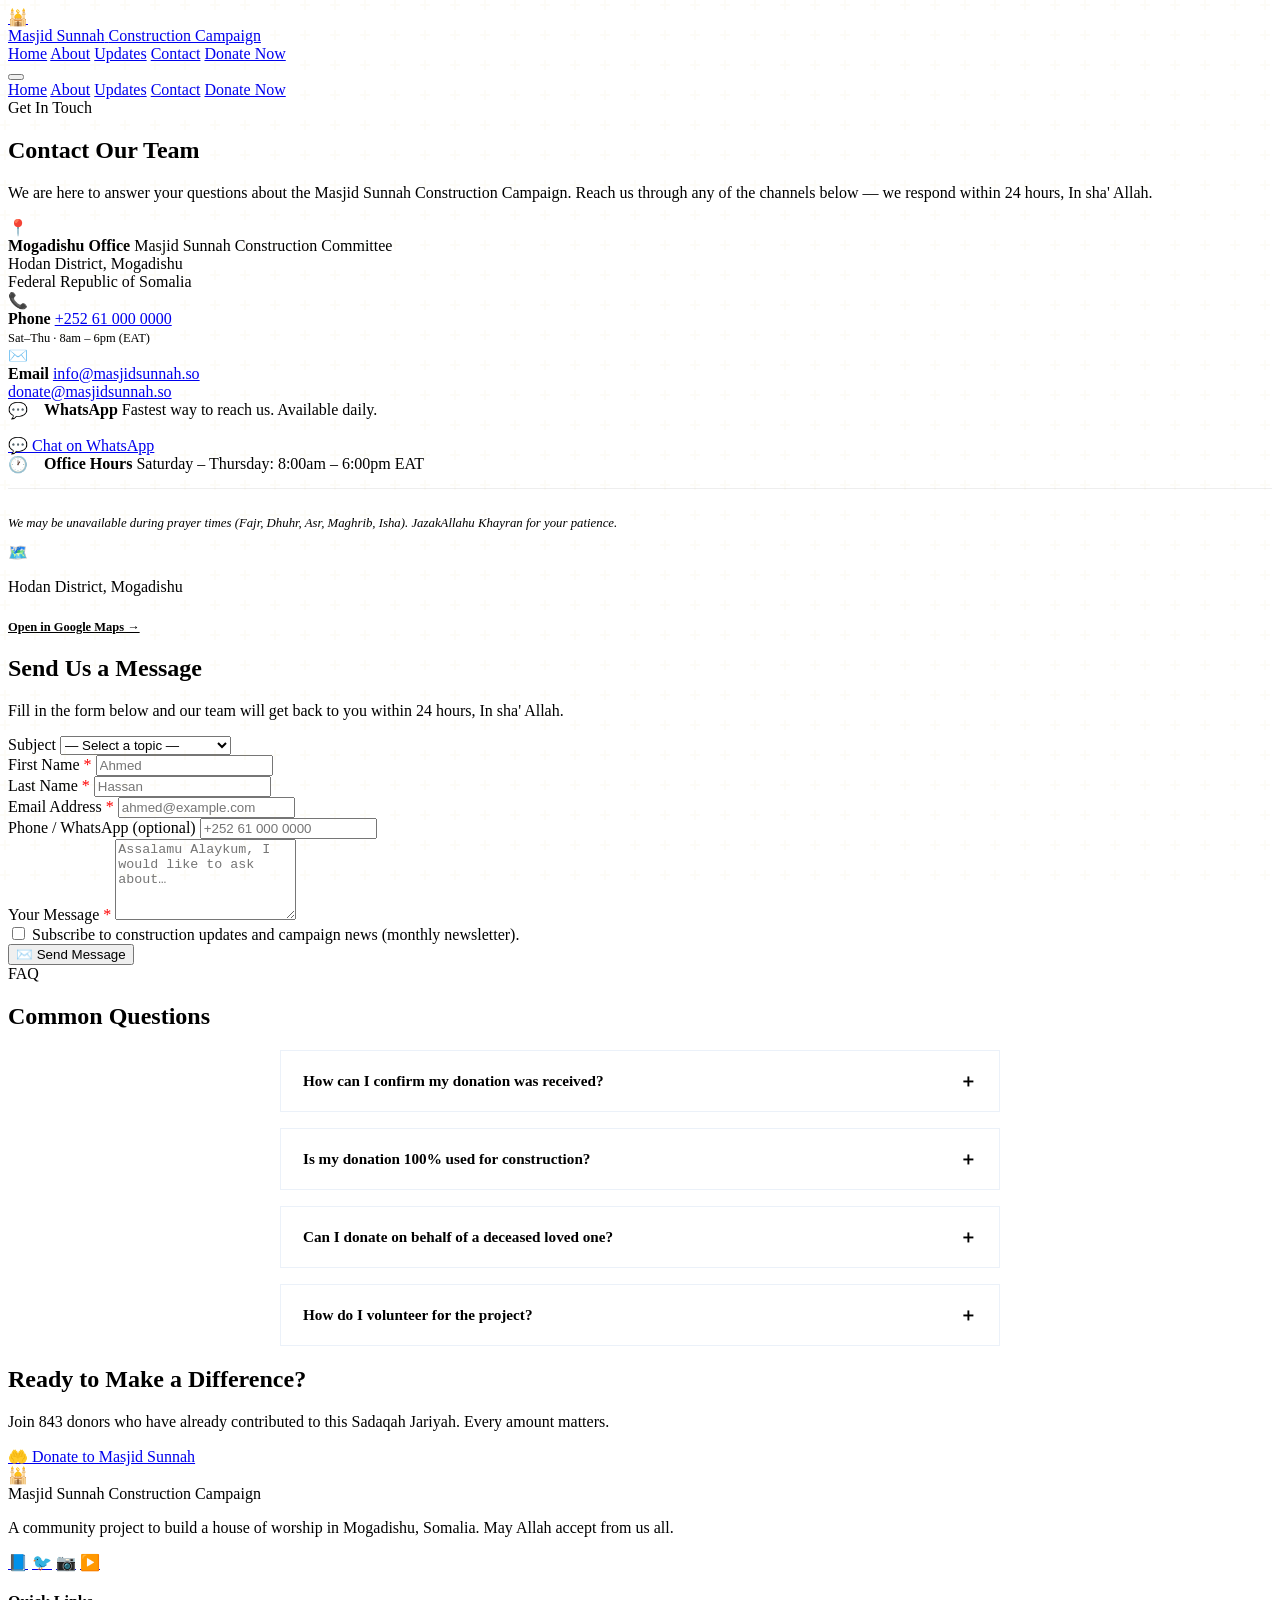
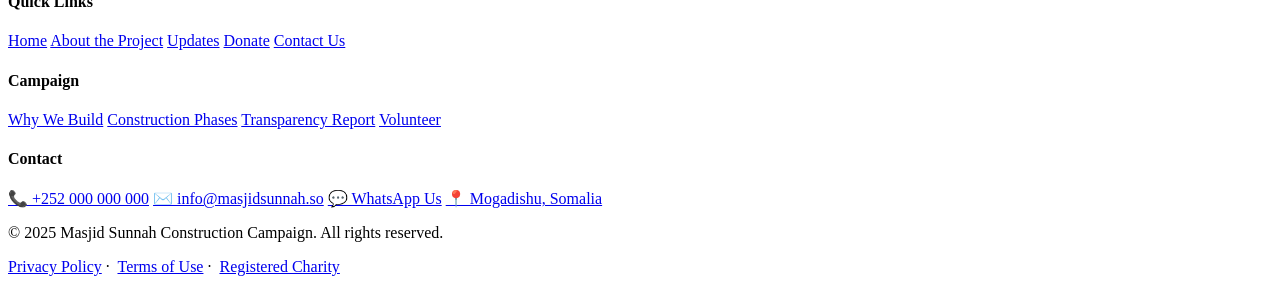
==== contact.html @ 6829d504 "Add files via upload" ====
<!DOCTYPE html>
<html lang="en" dir="ltr">
<head>
  <meta charset="UTF-8" />
  <meta name="viewport" content="width=device-width, initial-scale=1.0" />
  <meta name="description" content="Contact Masjid Sunnah – Reach out to our Mogadishu office via phone, email, or WhatsApp." />
  <title>Contact – Masjid Sunnah Construction Campaign</title>

  <link rel="preconnect" href="https://fonts.googleapis.com" />
  <link rel="preconnect" href="https://fonts.gstatic.com" crossorigin />
  <link href="https://fonts.googleapis.com/css2?family=Cinzel:wght@400;600;700&family=Amiri:ital,wght@0,400;0,700;1,400&family=Nunito+Sans:wght@300;400;600;700&display=swap" rel="stylesheet" />
  <link rel="stylesheet" href="css/style.css" />
</head>
<body>

  <!-- ═══════════════════════════════════════════════════════
       NAVIGATION
  ═══════════════════════════════════════════════════════ -->
  <nav class="navbar scrolled" id="navbar" role="navigation" aria-label="Main navigation">
    <div class="nav-inner">
      <a href="index.html" class="nav-logo" aria-label="Masjid Sunnah Home">
        <div class="logo-icon" aria-hidden="true">🕌</div>
        <div class="logo-text">
          <span class="logo-name">Masjid Sunnah</span>
          <span class="logo-tagline">Construction Campaign</span>
        </div>
      </a>
      <div class="nav-links" role="menubar">
        <a href="index.html"         role="menuitem">Home</a>
        <a href="index.html#about"   role="menuitem">About</a>
        <a href="index.html#updates" role="menuitem">Updates</a>
        <a href="contact.html" class="active" role="menuitem">Contact</a>
        <a href="donate.html" class="btn-donate-nav" role="menuitem">Donate Now</a>
      </div>
      <button class="hamburger" id="hamburger" aria-label="Toggle mobile menu" aria-expanded="false">
        <span></span><span></span><span></span>
      </button>
    </div>
    <div class="mobile-menu" id="mobileMenu" role="menu">
      <a href="index.html"         role="menuitem">Home</a>
      <a href="index.html#about"   role="menuitem">About</a>
      <a href="index.html#updates" role="menuitem">Updates</a>
      <a href="contact.html"       role="menuitem">Contact</a>
      <a href="donate.html" class="btn-donate-nav" role="menuitem">Donate Now</a>
    </div>
  </nav>

  <main>

    <!-- ═══════════════════════════════════════════════════════
         CONTACT HERO
    ═══════════════════════════════════════════════════════ -->
    <section class="contact-hero" aria-labelledby="contact-hero-title">
      <div class="container" style="position:relative; z-index:2;">
        <span class="section-label" style="color:var(--gold-light);">Get In Touch</span>
        <h1 id="contact-hero-title">Contact Our Team</h1>
        <p>
          We are here to answer your questions about the Masjid Sunnah Construction Campaign.
          Reach us through any of the channels below — we respond within 24 hours, In sha' Allah.
        </p>
      </div>
      <!-- Decorative geometric overlay -->
      <div style="position:absolute; inset:0; background:url('data:image/svg+xml,%3Csvg width=\'60\' height=\'60\' viewBox=\'0 0 60 60\' xmlns=\'http://www.w3.org/2000/svg\'%3E%3Cg fill=\'none\' fill-rule=\'evenodd\'%3E%3Cg fill=\'%23d4af37\' fill-opacity=\'0.04\'%3E%3Cpath d=\'M36 34v-4h-2v4h-4v2h4v4h2v-4h4v-2h-4zm0-30V0h-2v4h-4v2h4v4h2V6h4V4h-4zM6 34v-4H4v4H0v2h4v4h2v-4h4v-2H6zM6 4V0H4v4H0v2h4v4h2V6h4V4H6z\'/%3E%3C/g%3E%3C/g%3E%3C/svg%3E'); pointer-events:none;"></div>
    </section>

    <!-- ═══════════════════════════════════════════════════════
         CONTACT LAYOUT
    ═══════════════════════════════════════════════════════ -->
    <section class="contact-section section-pad" aria-label="Contact information and form">
      <div class="container">
        <div class="contact-layout">

          <!-- ── LEFT: CONTACT INFO ── -->
          <aside class="contact-info fade-up" aria-label="Contact details">

            <!-- Office Address -->
            <div class="ci-card">
              <div class="ci-icon" aria-hidden="true">📍</div>
              <div class="ci-body">
                <strong>Mogadishu Office</strong>
                <span>
                  Masjid Sunnah Construction Committee<br>
                  Hodan District, Mogadishu<br>
                  Federal Republic of Somalia
                </span>
              </div>
            </div>

            <!-- Phone -->
            <div class="ci-card">
              <div class="ci-icon" aria-hidden="true">📞</div>
              <div class="ci-body">
                <strong>Phone</strong>
                <a href="tel:+252000000000">+252 61 000 0000</a><br>
                <span style="font-size:0.78rem; color:var(--text-muted);">Sat–Thu · 8am – 6pm (EAT)</span>
              </div>
            </div>

            <!-- Email -->
            <div class="ci-card">
              <div class="ci-icon" aria-hidden="true">✉️</div>
              <div class="ci-body">
                <strong>Email</strong>
                <a href="mailto:info@masjidsunnah.so">info@masjidsunnah.so</a><br>
                <a href="mailto:donate@masjidsunnah.so">donate@masjidsunnah.so</a>
              </div>
            </div>

            <!-- WhatsApp -->
            <div class="ci-card" style="flex-direction:column; align-items:stretch;">
              <div style="display:flex; gap:16px; align-items:flex-start; margin-bottom:16px;">
                <div class="ci-icon" aria-hidden="true">💬</div>
                <div class="ci-body">
                  <strong>WhatsApp</strong>
                  <span>Fastest way to reach us. Available daily.</span>
                </div>
              </div>
              <a
                href="https://wa.me/252000000000?text=Assalamu%20Alaykum%2C%20I%20have%20a%20question%20about%20the%20Masjid%20Sunnah%20campaign."
                target="_blank"
                rel="noopener noreferrer"
                class="whatsapp-btn"
                aria-label="Contact us on WhatsApp"
              >
                💬 Chat on WhatsApp
              </a>
            </div>

            <!-- Prayer Times / Office Hours -->
            <div class="ci-card" style="flex-direction:column;">
              <div style="display:flex; gap:16px; align-items:flex-start;">
                <div class="ci-icon" aria-hidden="true">🕐</div>
                <div class="ci-body">
                  <strong>Office Hours</strong>
                  <span>Saturday – Thursday: 8:00am – 6:00pm EAT</span>
                </div>
              </div>
              <div style="margin-top:14px; padding-top:14px; border-top:1px solid #eee;">
                <p style="font-size:0.8rem; color:var(--text-muted); font-style:italic;">
                  We may be unavailable during prayer times (Fajr, Dhuhr, Asr, Maghrib, Isha). JazakAllahu Khayran for your patience.
                </p>
              </div>
            </div>

            <!-- Map Placeholder -->
            <div class="map-wrap" role="img" aria-label="Map placeholder – Mogadishu, Somalia">
              <div class="map-placeholder">
                <span aria-hidden="true">🗺️</span>
                <p>Hodan District, Mogadishu</p>
                <a href="https://maps.google.com/?q=Hodan+District,+Mogadishu,+Somalia" target="_blank" rel="noopener noreferrer"
                   style="font-size:0.78rem; color:var(--blue); font-weight:700; display:inline-block; margin-top:8px;">
                  Open in Google Maps →
                </a>
              </div>
            </div>

          </aside>

          <!-- ── RIGHT: CONTACT FORM ── -->
          <div class="contact-form-card fade-up" role="region" aria-label="Send us a message">
            <h2>Send Us a Message</h2>
            <p>Fill in the form below and our team will get back to you within 24 hours, In sha' Allah.</p>

            <!-- Subject Selector -->
            <div class="form-group">
              <label for="subject">Subject</label>
              <select id="subject" name="subject">
                <option value="">— Select a topic —</option>
                <option value="general">General Inquiry</option>
                <option value="donation">Donation / Payment Help</option>
                <option value="volunteer">Volunteering</option>
                <option value="media">Media &amp; Press</option>
                <option value="construction">Construction Updates</option>
                <option value="other">Other</option>
              </select>
            </div>

            <!-- Name Row -->
            <div class="form-row">
              <div class="form-group">
                <label for="cfFirstName">First Name <span style="color:red;" aria-hidden="true">*</span></label>
                <input type="text" id="cfFirstName" name="firstName" placeholder="Ahmed" required autocomplete="given-name" />
              </div>
              <div class="form-group">
                <label for="cfLastName">Last Name <span style="color:red;" aria-hidden="true">*</span></label>
                <input type="text" id="cfLastName" name="lastName" placeholder="Hassan" required autocomplete="family-name" />
              </div>
            </div>

            <!-- Email -->
            <div class="form-group">
              <label for="cfEmail">Email Address <span style="color:red;" aria-hidden="true">*</span></label>
              <input type="email" id="cfEmail" name="email" placeholder="ahmed@example.com" required autocomplete="email" />
            </div>

            <!-- Phone -->
            <div class="form-group">
              <label for="cfPhone">Phone / WhatsApp (optional)</label>
              <input type="tel" id="cfPhone" name="phone" placeholder="+252 61 000 0000" autocomplete="tel" />
            </div>

            <!-- Message -->
            <div class="form-group">
              <label for="cfMessage">Your Message <span style="color:red;" aria-hidden="true">*</span></label>
              <textarea id="cfMessage" name="message" rows="5" placeholder="Assalamu Alaykum, I would like to ask about…" required></textarea>
            </div>

            <!-- Newsletter opt-in -->
            <div class="form-check">
              <input type="checkbox" id="newsletter" name="newsletter" />
              <label for="newsletter">Subscribe to construction updates and campaign news (monthly newsletter).</label>
            </div>

            <!-- Submit -->
            <button type="button" class="btn-submit" id="contactSubmit" aria-label="Send message">
              ✉️ Send Message
            </button>

            <!-- Success message (hidden) -->
            <div id="successMsg" role="alert" aria-live="polite" style="display:none; margin-top:18px; padding:16px 20px; background:rgba(0,180,100,0.08); border:1px solid rgba(0,180,100,0.25); border-radius:var(--radius-sm); color:#0a6b3a; font-size:0.88rem;">
              ✅ <strong>JazakAllahu Khayran!</strong> Your message has been sent. We'll respond within 24 hours, In sha' Allah.
            </div>

          </div>

        </div>
      </div>
    </section>

    <!-- ═══════════════════════════════════════════════════════
         FAQ SECTION
    ═══════════════════════════════════════════════════════ -->
    <section class="section-pad fade-up" style="background:var(--white);" aria-labelledby="faq-title">
      <div class="container">
        <div class="text-center">
          <span class="section-label">FAQ</span>
          <h2 class="section-title" id="faq-title">Common Questions</h2>
          <div class="divider-gold"></div>
        </div>

        <div style="max-width:720px; margin:0 auto; display:flex; flex-direction:column; gap:16px;">

          <details class="faq-item" style="background:var(--off-white); border-radius:var(--radius-sm); border:1px solid rgba(0,74,173,0.08); overflow:hidden;">
            <summary style="padding:18px 22px; cursor:pointer; font-weight:700; font-size:0.95rem; color:var(--blue); list-style:none; display:flex; justify-content:space-between; align-items:center;">
              How can I confirm my donation was received?
              <span aria-hidden="true" style="font-size:1.1rem; flex-shrink:0; margin-left:12px;">＋</span>
            </summary>
            <div style="padding:0 22px 18px; font-size:0.88rem; color:var(--text-muted);">
              After donating, you will receive a confirmation email within a few minutes. For EVC Plus / Sahal donations, please send your transaction receipt to <a href="mailto:donate@masjidsunnah.so" style="color:var(--blue);">donate@masjidsunnah.so</a> or WhatsApp us.
            </div>
          </details>

          <details class="faq-item" style="background:var(--off-white); border-radius:var(--radius-sm); border:1px solid rgba(0,74,173,0.08); overflow:hidden;">
            <summary style="padding:18px 22px; cursor:pointer; font-weight:700; font-size:0.95rem; color:var(--blue); list-style:none; display:flex; justify-content:space-between; align-items:center;">
              Is my donation 100% used for construction?
              <span aria-hidden="true" style="font-size:1.1rem; flex-shrink:0; margin-left:12px;">＋</span>
            </summary>
            <div style="padding:0 22px 18px; font-size:0.88rem; color:var(--text-muted);">
              Yes. 100% of all donations go directly to construction costs. Administrative expenses are covered separately by the organizing committee. You can request a Transparency Report at any time.
            </div>
          </details>

          <details class="faq-item" style="background:var(--off-white); border-radius:var(--radius-sm); border:1px solid rgba(0,74,173,0.08); overflow:hidden;">
            <summary style="padding:18px 22px; cursor:pointer; font-weight:700; font-size:0.95rem; color:var(--blue); list-style:none; display:flex; justify-content:space-between; align-items:center;">
              Can I donate on behalf of a deceased loved one?
              <span aria-hidden="true" style="font-size:1.1rem; flex-shrink:0; margin-left:12px;">＋</span>
            </summary>
            <div style="padding:0 22px 18px; font-size:0.88rem; color:var(--text-muted);">
              Absolutely. This is a blessed act of Sadaqah Jariyah. In the message field when donating, simply write the name of the person you are donating on behalf of, e.g. "On behalf of the soul of [Name]." We will include them in our du'a.
            </div>
          </details>

          <details class="faq-item" style="background:var(--off-white); border-radius:var(--radius-sm); border:1px solid rgba(0,74,173,0.08); overflow:hidden;">
            <summary style="padding:18px 22px; cursor:pointer; font-weight:700; font-size:0.95rem; color:var(--blue); list-style:none; display:flex; justify-content:space-between; align-items:center;">
              How do I volunteer for the project?
              <span aria-hidden="true" style="font-size:1.1rem; flex-shrink:0; margin-left:12px;">＋</span>
            </summary>
            <div style="padding:0 22px 18px; font-size:0.88rem; color:var(--text-muted);">
              We welcome volunteers for fundraising, social media, logistics, and on-site support. Use the Contact Form above and select "Volunteering" as your subject, or WhatsApp us directly.
            </div>
          </details>

        </div>
      </div>
    </section>

    <!-- ═══════════════════════════════════════════════════════
         CLOSING CTA
    ═══════════════════════════════════════════════════════ -->
    <section class="donate-teaser fade-up" aria-labelledby="contact-cta-title">
      <div class="container">
        <h2 id="contact-cta-title">Ready to Make a Difference?</h2>
        <p>Join 843 donors who have already contributed to this Sadaqah Jariyah. Every amount matters.</p>
        <a href="donate.html" class="btn-primary">🤲 Donate to Masjid Sunnah</a>
      </div>
    </section>

  </main>

  <!-- ═══════════════════════════════════════════════════════
       FOOTER
  ═══════════════════════════════════════════════════════ -->
  <footer class="footer" aria-label="Site footer">
    <div class="container">
      <div class="footer-grid">
        <div class="fg-brand">
          <div class="nav-logo">
            <div class="logo-icon" aria-hidden="true">🕌</div>
            <div class="logo-text">
              <span class="logo-name">Masjid Sunnah</span>
              <span class="logo-tagline">Construction Campaign</span>
            </div>
          </div>
          <p>A community project to build a house of worship in Mogadishu, Somalia. May Allah accept from us all.</p>
          <div class="social-links">
            <a href="#" class="social-link" aria-label="Facebook">📘</a>
            <a href="#" class="social-link" aria-label="Twitter">🐦</a>
            <a href="#" class="social-link" aria-label="Instagram">📷</a>
            <a href="#" class="social-link" aria-label="YouTube">▶️</a>
          </div>
        </div>
        <div class="fg-col">
          <h4>Quick Links</h4>
          <a href="index.html">Home</a>
          <a href="index.html#about">About the Project</a>
          <a href="index.html#updates">Updates</a>
          <a href="donate.html">Donate</a>
          <a href="contact.html">Contact Us</a>
        </div>
        <div class="fg-col">
          <h4>Campaign</h4>
          <a href="#">Why We Build</a>
          <a href="#">Construction Phases</a>
          <a href="#">Transparency Report</a>
          <a href="#">Volunteer</a>
        </div>
        <div class="fg-col">
          <h4>Contact</h4>
          <a href="tel:+252000000000">📞 +252 000 000 000</a>
          <a href="mailto:info@masjidsunnah.so">✉️ info@masjidsunnah.so</a>
          <a href="https://wa.me/252000000000" target="_blank" rel="noopener noreferrer">💬 WhatsApp Us</a>
          <a href="contact.html">📍 Mogadishu, Somalia</a>
        </div>
      </div>
      <div class="footer-bottom">
        <p>&copy; 2025 Masjid Sunnah Construction Campaign. All rights reserved.</p>
        <div>
          <a href="#">Privacy Policy</a>&nbsp;·&nbsp;
          <a href="#">Terms of Use</a>&nbsp;·&nbsp;
          <a href="#">Registered Charity</a>
        </div>
      </div>
    </div>
  </footer>

  <!-- ═══════════════════════════════════════════════════════
       JAVASCRIPT
  ═══════════════════════════════════════════════════════ -->
  <script>
    // ── Hamburger ────────────────────────────────────────
    const hamburger  = document.getElementById('hamburger');
    const mobileMenu = document.getElementById('mobileMenu');
    hamburger.addEventListener('click', () => {
      const open = mobileMenu.classList.toggle('open');
      hamburger.setAttribute('aria-expanded', open);
    });

    // ── Scroll reveal ────────────────────────────────────
    const observer = new IntersectionObserver(entries => {
      entries.forEach(e => { if (e.isIntersecting) { e.target.classList.add('visible'); observer.unobserve(e.target); } });
    }, { threshold: 0.12 });
    document.querySelectorAll('.fade-up').forEach(el => observer.observe(el));

    // ── FAQ accordion ── toggle "+" to "–"
    document.querySelectorAll('.faq-item').forEach(item => {
      item.addEventListener('toggle', () => {
        const icon = item.querySelector('summary span');
        if (icon) icon.textContent = item.open ? '－' : '＋';
      });
    });

    // ── Contact form submit ─────────────────────────────
    document.getElementById('contactSubmit').addEventListener('click', () => {
      const first   = document.getElementById('cfFirstName').value.trim();
      const last    = document.getElementById('cfLastName').value.trim();
      const email   = document.getElementById('cfEmail').value.trim();
      const message = document.getElementById('cfMessage').value.trim();

      if (!first || !last || !email || !message) {
        alert('Please fill in all required fields (marked with *).');
        return;
      }
      if (!/\S+@\S+\.\S+/.test(email)) {
        alert('Please enter a valid email address.');
        return;
      }

      // Show success message (replace with real backend submission)
      document.getElementById('successMsg').style.display = 'block';
      document.getElementById('contactSubmit').disabled = true;
      document.getElementById('contactSubmit').textContent = '✅ Message Sent';
      document.getElementById('successMsg').scrollIntoView({ behavior: 'smooth', block: 'center' });
    });
  </script>

</body>
</html>
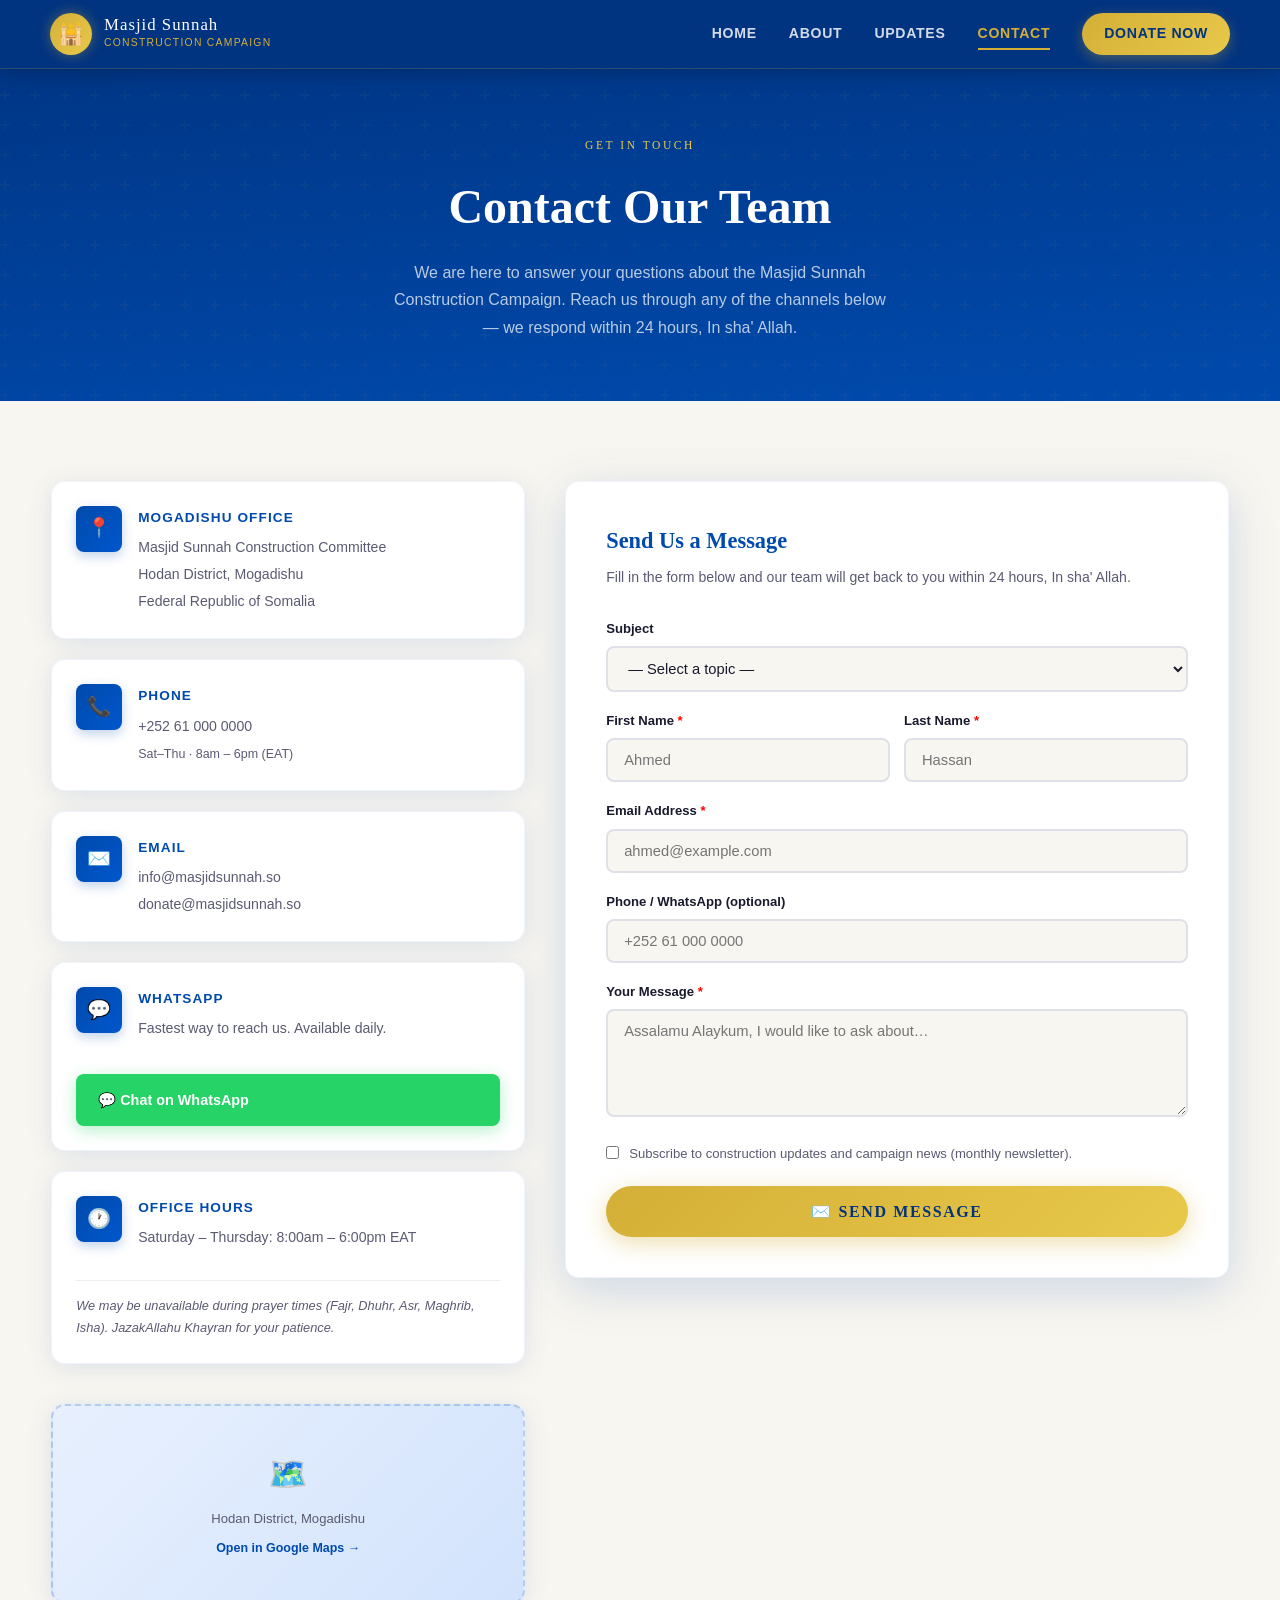
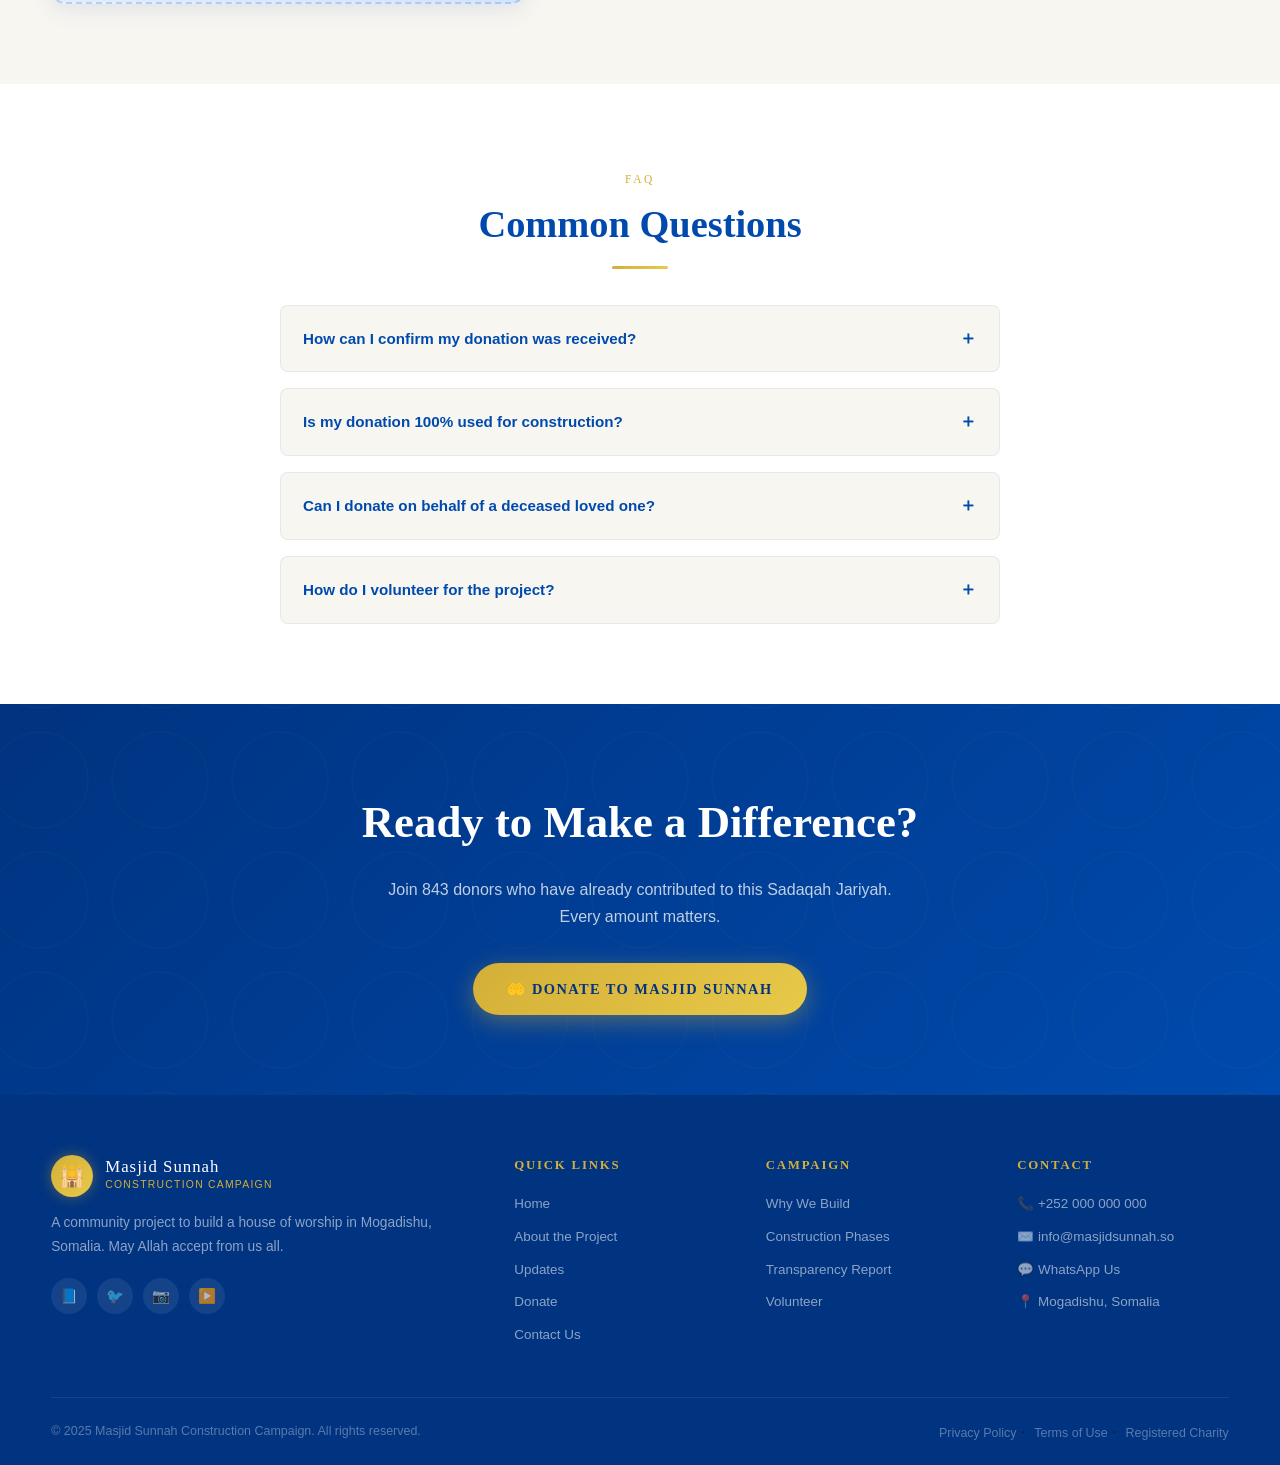
==== commit 9ffdd118: "Fix stylesheet link path in contact.html" ====
--- a/contact.html
+++ b/contact.html
@@ -9,7 +9,7 @@
   <link rel="preconnect" href="https://fonts.googleapis.com" />
   <link rel="preconnect" href="https://fonts.gstatic.com" crossorigin />
   <link href="https://fonts.googleapis.com/css2?family=Cinzel:wght@400;600;700&family=Amiri:ital,wght@0,400;0,700;1,400&family=Nunito+Sans:wght@300;400;600;700&display=swap" rel="stylesheet" />
-  <link rel="stylesheet" href="css/style.css" />
+  <link rel="stylesheet" href="style.css" />
 </head>
 <body>
 
--- a/style.css
+++ b/style.css
@@ -0,0 +1,878 @@
+/* ============================================================
+   Masjid Sunnah – Construction Fundraising Campaign
+   style.css  |  Single stylesheet for all 3 pages
+   Palette : Royal Blue #004aad | Gold #d4af37 | White #ffffff
+   ============================================================ */
+
+/* ── Google Fonts ── */
+@import url('https://fonts.googleapis.com/css2?family=Cinzel:wght@400;600;700&family=Amiri:ital,wght@0,400;0,700;1,400&family=Nunito+Sans:wght@300;400;600;700&display=swap');
+
+/* ── CSS Variables ── */
+:root {
+  --blue:        #004aad;
+  --blue-dark:   #003380;
+  --blue-light:  #0057cc;
+  --gold:        #d4af37;
+  --gold-light:  #e8c94a;
+  --gold-pale:   #f5e9b8;
+  --white:       #ffffff;
+  --off-white:   #f8f6f0;
+  --text:        #1a1a2e;
+  --text-muted:  #5a5a72;
+  --shadow:      0 4px 24px rgba(0,74,173,0.12);
+  --shadow-lg:   0 12px 48px rgba(0,74,173,0.18);
+  --radius:      14px;
+  --radius-sm:   8px;
+  --transition:  all 0.3s cubic-bezier(0.4,0,0.2,1);
+  --font-display:'Cinzel', serif;
+  --font-arabic: 'Amiri', serif;
+  --font-body:   'Nunito Sans', sans-serif;
+}
+
+/* ── Reset & Base ── */
+*, *::before, *::after { box-sizing: border-box; margin: 0; padding: 0; }
+html { scroll-behavior: smooth; font-size: 16px; }
+body {
+  font-family: var(--font-body);
+  color: var(--text);
+  background: var(--white);
+  line-height: 1.7;
+  overflow-x: hidden;
+}
+img { max-width: 100%; display: block; }
+a  { text-decoration: none; color: inherit; }
+ul { list-style: none; }
+button { cursor: pointer; font-family: inherit; border: none; outline: none; }
+
+/* ── Utility ── */
+.container   { width: 92%; max-width: 1180px; margin: 0 auto; }
+.section-pad { padding: 80px 0; }
+.text-center { text-align: center; }
+.gold        { color: var(--gold); }
+.visually-hidden { position: absolute; width: 1px; height: 1px; overflow: hidden; clip: rect(0,0,0,0); }
+
+/* ── Section Headings ── */
+.section-label {
+  display: inline-block;
+  font-family: var(--font-display);
+  font-size: 0.72rem;
+  letter-spacing: 0.22em;
+  text-transform: uppercase;
+  color: var(--gold);
+  margin-bottom: 10px;
+}
+.section-title {
+  font-family: var(--font-display);
+  font-size: clamp(1.6rem, 4vw, 2.4rem);
+  color: var(--blue);
+  line-height: 1.25;
+  margin-bottom: 14px;
+}
+.section-sub {
+  font-size: 1rem;
+  color: var(--text-muted);
+  max-width: 560px;
+  margin: 0 auto;
+}
+.divider-gold {
+  width: 56px; height: 3px;
+  background: linear-gradient(90deg, var(--gold), var(--gold-light));
+  border-radius: 2px;
+  margin: 18px auto 36px;
+}
+
+/* ================================================================
+   NAVIGATION
+================================================================ */
+.navbar {
+  position: fixed; top: 0; left: 0; right: 0;
+  z-index: 1000;
+  padding: 0 20px;
+  background: rgba(0, 36, 90, 0.95);
+  backdrop-filter: blur(12px);
+  border-bottom: 1px solid rgba(212,175,55,0.2);
+  transition: var(--transition);
+}
+.navbar.scrolled {
+  background: rgba(0, 51, 128, 0.98);
+  box-shadow: 0 2px 20px rgba(0,0,0,0.25);
+}
+.nav-inner {
+  display: flex;
+  align-items: center;
+  justify-content: space-between;
+  height: 68px;
+  max-width: 1180px;
+  margin: 0 auto;
+}
+/* Logo */
+.nav-logo { display: flex; align-items: center; gap: 12px; }
+.logo-icon {
+  width: 42px; height: 42px;
+  background: linear-gradient(135deg, var(--gold), var(--gold-light));
+  border-radius: 50%;
+  display: flex; align-items: center; justify-content: center;
+  font-size: 1.3rem;
+  box-shadow: 0 0 14px rgba(212,175,55,0.4);
+}
+.logo-text { display: flex; flex-direction: column; }
+.logo-name {
+  font-family: var(--font-display);
+  font-size: 1.05rem;
+  color: var(--white);
+  letter-spacing: 0.06em;
+  line-height: 1;
+}
+.logo-tagline {
+  font-size: 0.65rem;
+  color: var(--gold);
+  letter-spacing: 0.12em;
+  text-transform: uppercase;
+}
+/* Nav links */
+.nav-links { display: flex; align-items: center; gap: 32px; }
+.nav-links a {
+  font-size: 0.88rem;
+  font-weight: 600;
+  color: rgba(255,255,255,0.82);
+  letter-spacing: 0.05em;
+  text-transform: uppercase;
+  position: relative;
+  transition: var(--transition);
+}
+.nav-links a::after {
+  content: '';
+  position: absolute; bottom: -4px; left: 0; right: 0;
+  height: 2px;
+  background: var(--gold);
+  transform: scaleX(0);
+  transition: var(--transition);
+}
+.nav-links a:hover, .nav-links a.active { color: var(--gold); }
+.nav-links a:hover::after, .nav-links a.active::after { transform: scaleX(1); }
+.btn-donate-nav {
+  background: linear-gradient(135deg, var(--gold), var(--gold-light));
+  color: var(--blue-dark) !important;
+  padding: 9px 22px;
+  border-radius: 50px;
+  font-weight: 700;
+  font-size: 0.84rem;
+  letter-spacing: 0.06em;
+  text-transform: uppercase;
+  transition: var(--transition);
+  box-shadow: 0 4px 14px rgba(212,175,55,0.35);
+}
+.btn-donate-nav:hover {
+  transform: translateY(-1px);
+  box-shadow: 0 6px 20px rgba(212,175,55,0.5);
+}
+.btn-donate-nav::after { display: none !important; }
+/* Hamburger */
+.hamburger {
+  display: none;
+  flex-direction: column; gap: 5px;
+  background: transparent; padding: 6px;
+}
+.hamburger span {
+  display: block; width: 24px; height: 2px;
+  background: var(--gold);
+  border-radius: 2px;
+  transition: var(--transition);
+}
+/* Mobile menu */
+.mobile-menu {
+  display: none;
+  flex-direction: column;
+  background: rgba(0,36,90,0.98);
+  padding: 20px 24px 28px;
+  border-top: 1px solid rgba(212,175,55,0.15);
+}
+.mobile-menu a {
+  color: rgba(255,255,255,0.85);
+  font-size: 1rem;
+  font-weight: 600;
+  padding: 12px 0;
+  border-bottom: 1px solid rgba(255,255,255,0.07);
+  text-transform: uppercase;
+  letter-spacing: 0.08em;
+  transition: var(--transition);
+}
+.mobile-menu a:hover { color: var(--gold); }
+.mobile-menu .btn-donate-nav { margin-top: 16px; text-align: center; }
+.mobile-menu.open { display: flex; }
+
+/* ================================================================
+   BUTTONS
+================================================================ */
+.btn-primary {
+  display: inline-flex; align-items: center; gap: 8px;
+  background: linear-gradient(135deg, var(--gold), var(--gold-light));
+  color: var(--blue-dark);
+  font-family: var(--font-display);
+  font-size: 0.9rem;
+  font-weight: 700;
+  letter-spacing: 0.1em;
+  text-transform: uppercase;
+  padding: 14px 34px;
+  border-radius: 50px;
+  box-shadow: 0 6px 24px rgba(212,175,55,0.4);
+  transition: var(--transition);
+}
+.btn-primary:hover {
+  transform: translateY(-2px);
+  box-shadow: 0 10px 32px rgba(212,175,55,0.55);
+}
+.btn-secondary {
+  display: inline-flex; align-items: center; gap: 8px;
+  background: transparent;
+  color: var(--white);
+  font-family: var(--font-display);
+  font-size: 0.88rem;
+  font-weight: 600;
+  letter-spacing: 0.1em;
+  text-transform: uppercase;
+  padding: 13px 30px;
+  border-radius: 50px;
+  border: 2px solid rgba(255,255,255,0.6);
+  transition: var(--transition);
+}
+.btn-secondary:hover { border-color: var(--gold); color: var(--gold); }
+.btn-blue {
+  display: inline-flex; align-items: center; gap: 8px;
+  background: var(--blue);
+  color: var(--white);
+  font-family: var(--font-display);
+  font-size: 0.9rem;
+  font-weight: 700;
+  letter-spacing: 0.08em;
+  text-transform: uppercase;
+  padding: 14px 34px;
+  border-radius: 50px;
+  box-shadow: 0 6px 24px rgba(0,74,173,0.35);
+  transition: var(--transition);
+}
+.btn-blue:hover { background: var(--blue-dark); transform: translateY(-2px); }
+
+/* ================================================================
+   HERO – HOME
+================================================================ */
+.hero {
+  position: relative;
+  min-height: 100vh;
+  display: flex; align-items: center;
+  padding-top: 68px;
+  overflow: hidden;
+}
+.hero-bg {
+  position: absolute; inset: 0;
+  background:
+    linear-gradient(135deg, rgba(0,36,90,0.92) 0%, rgba(0,74,173,0.75) 60%, rgba(0,36,90,0.88) 100%),
+    url('https://images.unsplash.com/photo-1580418827493-f2b22c0a76cb?w=1800&q=80') center/cover no-repeat;
+}
+/* Geometric overlay */
+.hero-bg::after {
+  content: '';
+  position: absolute; inset: 0;
+  background: url("data:image/svg+xml,%3Csvg width='60' height='60' viewBox='0 0 60 60' xmlns='http://www.w3.org/2000/svg'%3E%3Cg fill='none' fill-rule='evenodd'%3E%3Cg fill='%23d4af37' fill-opacity='0.04'%3E%3Cpath d='M36 34v-4h-2v4h-4v2h4v4h2v-4h4v-2h-4zm0-30V0h-2v4h-4v2h4v4h2V6h4V4h-4zM6 34v-4H4v4H0v2h4v4h2v-4h4v-2H6zM6 4V0H4v4H0v2h4v4h2V6h4V4H6z'/%3E%3C/g%3E%3C/g%3E%3C/svg%3E");
+}
+.hero-content {
+  position: relative; z-index: 2;
+  width: 92%; max-width: 1180px; margin: 0 auto;
+  display: grid; grid-template-columns: 1fr 1fr; gap: 60px; align-items: center;
+}
+.hero-left { animation: fadeUp 0.9s ease both; }
+.hero-badge {
+  display: inline-flex; align-items: center; gap: 8px;
+  background: rgba(212,175,55,0.15);
+  border: 1px solid rgba(212,175,55,0.4);
+  color: var(--gold);
+  font-size: 0.72rem;
+  letter-spacing: 0.18em;
+  text-transform: uppercase;
+  padding: 6px 16px;
+  border-radius: 50px;
+  margin-bottom: 22px;
+}
+.hero-badge span { width: 6px; height: 6px; background: var(--gold); border-radius: 50%; animation: pulse 2s infinite; }
+.hero-title {
+  font-family: var(--font-display);
+  font-size: clamp(2.2rem, 5vw, 3.6rem);
+  color: var(--white);
+  line-height: 1.18;
+  margin-bottom: 10px;
+}
+.hero-title .highlight {
+  color: var(--gold);
+  display: block;
+}
+.hero-verse {
+  font-family: var(--font-arabic);
+  font-size: 1.25rem;
+  color: rgba(255,255,255,0.85);
+  font-style: italic;
+  margin: 18px 0 8px;
+  padding-left: 16px;
+  border-left: 3px solid var(--gold);
+}
+.hero-verse-ref {
+  font-size: 0.78rem;
+  color: var(--gold);
+  letter-spacing: 0.1em;
+  margin-bottom: 30px;
+}
+.hero-cta { display: flex; gap: 16px; flex-wrap: wrap; }
+
+/* Hero Progress Card */
+.hero-right { animation: fadeUp 0.9s ease 0.2s both; }
+.progress-card {
+  background: rgba(255,255,255,0.07);
+  backdrop-filter: blur(20px);
+  border: 1px solid rgba(212,175,55,0.25);
+  border-radius: var(--radius);
+  padding: 32px;
+}
+.pc-title {
+  font-family: var(--font-display);
+  font-size: 1rem;
+  color: var(--gold);
+  letter-spacing: 0.1em;
+  text-transform: uppercase;
+  margin-bottom: 8px;
+}
+.pc-amount {
+  font-family: var(--font-display);
+  font-size: 2.4rem;
+  color: var(--white);
+  margin-bottom: 4px;
+}
+.pc-goal { font-size: 0.85rem; color: rgba(255,255,255,0.6); margin-bottom: 20px; }
+.progress-bar-wrap {
+  background: rgba(255,255,255,0.12);
+  border-radius: 50px;
+  height: 10px;
+  margin-bottom: 8px;
+  overflow: hidden;
+}
+.progress-bar-fill {
+  height: 100%;
+  background: linear-gradient(90deg, var(--gold), var(--gold-light));
+  border-radius: 50px;
+  width: 0%;
+  transition: width 2s cubic-bezier(0.4,0,0.2,1);
+}
+.progress-pct { font-size: 0.8rem; color: var(--gold); text-align: right; margin-bottom: 24px; }
+/* Milestones */
+.milestones { display: flex; flex-direction: column; gap: 12px; margin-bottom: 24px; }
+.milestone {
+  display: flex; align-items: center; gap: 12px;
+  font-size: 0.84rem; color: rgba(255,255,255,0.75);
+}
+.ms-dot {
+  width: 10px; height: 10px; border-radius: 50%; flex-shrink: 0;
+  background: rgba(255,255,255,0.25);
+  border: 2px solid rgba(255,255,255,0.4);
+}
+.ms-dot.done { background: var(--gold); border-color: var(--gold); }
+.ms-dot.active { background: transparent; border-color: var(--gold); box-shadow: 0 0 0 3px rgba(212,175,55,0.25); animation: pulse 2s infinite; }
+.pc-stats { display: grid; grid-template-columns: 1fr 1fr; gap: 12px; }
+.pc-stat {
+  background: rgba(255,255,255,0.07);
+  border-radius: var(--radius-sm);
+  padding: 12px 14px;
+  text-align: center;
+}
+.pc-stat-num { font-family: var(--font-display); font-size: 1.4rem; color: var(--white); }
+.pc-stat-lbl { font-size: 0.7rem; color: rgba(255,255,255,0.55); text-transform: uppercase; letter-spacing: 0.1em; }
+
+/* ================================================================
+   SCROLL INDICATOR
+================================================================ */
+.scroll-indicator {
+  position: absolute; bottom: 32px; left: 50%; transform: translateX(-50%);
+  display: flex; flex-direction: column; align-items: center; gap: 6px;
+  z-index: 2; animation: fadeUp 1s ease 0.6s both;
+}
+.scroll-indicator span { font-size: 0.65rem; color: rgba(255,255,255,0.45); letter-spacing: 0.12em; text-transform: uppercase; }
+.scroll-arrow {
+  width: 20px; height: 30px;
+  border: 2px solid rgba(212,175,55,0.5);
+  border-radius: 10px;
+  position: relative;
+}
+.scroll-arrow::after {
+  content: '';
+  position: absolute; top: 5px; left: 50%; transform: translateX(-50%);
+  width: 3px; height: 7px;
+  background: var(--gold);
+  border-radius: 2px;
+  animation: scrollBounce 1.6s infinite;
+}
+
+/* ================================================================
+   QURANIC VERSE BANNER
+================================================================ */
+.verse-banner {
+  background: linear-gradient(135deg, var(--blue-dark) 0%, var(--blue) 100%);
+  padding: 60px 20px;
+  text-align: center;
+  position: relative;
+  overflow: hidden;
+}
+.verse-banner::before {
+  content: '☽';
+  position: absolute; top: -30px; right: 5%;
+  font-size: 10rem; color: rgba(212,175,55,0.06);
+  pointer-events: none;
+}
+.verse-arabic {
+  font-family: var(--font-arabic);
+  font-size: clamp(1.4rem, 3vw, 2rem);
+  color: var(--gold);
+  margin-bottom: 16px;
+  line-height: 1.8;
+}
+.verse-translation {
+  font-family: var(--font-body);
+  font-size: 1rem;
+  color: rgba(255,255,255,0.8);
+  font-style: italic;
+  max-width: 640px;
+  margin: 0 auto 10px;
+}
+.verse-reference {
+  font-size: 0.75rem;
+  color: var(--gold);
+  letter-spacing: 0.15em;
+  text-transform: uppercase;
+}
+
+/* ================================================================
+   ABOUT SECTION
+================================================================ */
+.about-section { background: var(--off-white); }
+.about-grid { display: grid; grid-template-columns: 1fr 1fr; gap: 64px; align-items: center; }
+.about-img-wrap { position: relative; }
+.about-img {
+  width: 100%; border-radius: var(--radius);
+  box-shadow: var(--shadow-lg);
+  object-fit: cover; height: 420px;
+  background: linear-gradient(135deg, var(--blue-dark), var(--blue-light));
+  /* fallback colour if image fails */
+}
+.about-img-badge {
+  position: absolute; bottom: -20px; right: -20px;
+  background: var(--blue);
+  color: var(--white);
+  padding: 18px 22px;
+  border-radius: var(--radius);
+  box-shadow: var(--shadow-lg);
+  text-align: center;
+}
+.about-img-badge strong { display: block; font-family: var(--font-display); font-size: 1.8rem; color: var(--gold); }
+.about-img-badge span { font-size: 0.75rem; text-transform: uppercase; letter-spacing: 0.1em; color: rgba(255,255,255,0.7); }
+.about-points { display: flex; flex-direction: column; gap: 18px; margin-top: 28px; }
+.about-point { display: flex; gap: 14px; align-items: flex-start; }
+.ap-icon {
+  flex-shrink: 0; width: 42px; height: 42px;
+  background: linear-gradient(135deg, var(--blue), var(--blue-light));
+  border-radius: var(--radius-sm);
+  display: flex; align-items: center; justify-content: center;
+  font-size: 1.1rem;
+  box-shadow: 0 4px 12px rgba(0,74,173,0.2);
+}
+.ap-text strong { display: block; font-size: 0.95rem; font-weight: 700; color: var(--text); margin-bottom: 2px; }
+.ap-text span { font-size: 0.85rem; color: var(--text-muted); }
+
+/* ================================================================
+   STATS STRIP
+================================================================ */
+.stats-strip {
+  background: var(--blue);
+  padding: 50px 0;
+}
+.stats-grid { display: grid; grid-template-columns: repeat(4, 1fr); gap: 20px; }
+.stat-item { text-align: center; }
+.stat-num {
+  font-family: var(--font-display);
+  font-size: clamp(2rem, 4vw, 2.8rem);
+  color: var(--gold);
+  line-height: 1;
+  margin-bottom: 6px;
+}
+.stat-lbl { font-size: 0.82rem; color: rgba(255,255,255,0.65); text-transform: uppercase; letter-spacing: 0.12em; }
+
+/* ================================================================
+   NEWS / UPDATES SECTION
+================================================================ */
+.news-section { background: var(--white); }
+.cards-scroll {
+  display: grid; grid-template-columns: repeat(3, 1fr); gap: 24px;
+}
+.news-card {
+  background: var(--off-white);
+  border-radius: var(--radius);
+  overflow: hidden;
+  box-shadow: var(--shadow);
+  transition: var(--transition);
+  border: 1px solid rgba(0,74,173,0.07);
+}
+.news-card:hover { transform: translateY(-6px); box-shadow: var(--shadow-lg); }
+.nc-img {
+  height: 180px; width: 100%;
+  object-fit: cover;
+  background: linear-gradient(135deg, var(--blue), var(--blue-light));
+}
+.nc-body { padding: 22px; }
+.nc-tag {
+  display: inline-block;
+  font-size: 0.68rem; letter-spacing: 0.14em; text-transform: uppercase;
+  color: var(--blue); background: rgba(0,74,173,0.08);
+  padding: 3px 10px; border-radius: 50px;
+  margin-bottom: 10px;
+}
+.nc-title { font-family: var(--font-display); font-size: 1rem; color: var(--text); margin-bottom: 8px; line-height: 1.35; }
+.nc-excerpt { font-size: 0.84rem; color: var(--text-muted); margin-bottom: 14px; }
+.nc-link { font-size: 0.8rem; font-weight: 700; color: var(--blue); letter-spacing: 0.06em; text-transform: uppercase; }
+.nc-link:hover { color: var(--gold); }
+
+/* ================================================================
+   DONATION TEASER
+================================================================ */
+.donate-teaser {
+  background: linear-gradient(135deg, var(--blue-dark), var(--blue));
+  padding: 80px 20px;
+  text-align: center;
+  position: relative; overflow: hidden;
+}
+.donate-teaser::before {
+  content: '';
+  position: absolute; inset: 0;
+  background: url("data:image/svg+xml,%3Csvg width='100' height='100' viewBox='0 0 100 100' xmlns='http://www.w3.org/2000/svg'%3E%3Ccircle cx='50' cy='50' r='40' fill='none' stroke='%23d4af37' stroke-width='0.5' stroke-opacity='0.08'/%3E%3C/svg%3E") center/120px repeat;
+}
+.donate-teaser h2 {
+  font-family: var(--font-display);
+  font-size: clamp(1.8rem, 4vw, 2.8rem);
+  color: var(--white); margin-bottom: 16px;
+  position: relative;
+}
+.donate-teaser p { color: rgba(255,255,255,0.75); max-width: 520px; margin: 0 auto 32px; position: relative; }
+.donate-teaser .btn-primary { position: relative; }
+
+/* ================================================================
+   DONATE PAGE – HERO
+================================================================ */
+.donate-hero {
+  padding: 130px 20px 70px;
+  text-align: center;
+  background: linear-gradient(175deg, var(--blue-dark) 0%, var(--blue) 100%);
+  position: relative; overflow: hidden;
+}
+.donate-hero::before {
+  content: '';
+  position: absolute; inset: 0;
+  background: url("data:image/svg+xml,%3Csvg width='60' height='60' viewBox='0 0 60 60' xmlns='http://www.w3.org/2000/svg'%3E%3Cg fill='none' fill-rule='evenodd'%3E%3Cg fill='%23d4af37' fill-opacity='0.04'%3E%3Cpath d='M36 34v-4h-2v4h-4v2h4v4h2v-4h4v-2h-4zm0-30V0h-2v4h-4v2h4v4h2V6h4V4h-4zM6 34v-4H4v4H0v2h4v4h2v-4h4v-2H6zM6 4V0H4v4H0v2h4v4h2V6h4V4H6z'/%3E%3C/g%3E%3C/g%3E%3C/svg%3E");
+}
+.donate-hero h1 {
+  font-family: var(--font-display);
+  font-size: clamp(2rem, 5vw, 3.2rem);
+  color: var(--white); margin-bottom: 14px; position: relative;
+}
+.donate-hero p { color: rgba(255,255,255,0.75); max-width: 540px; margin: 0 auto; position: relative; }
+/* Mini progress bar on donate page */
+.donate-progress-wrap { max-width: 560px; margin: 34px auto 0; position: relative; }
+.dp-label { display: flex; justify-content: space-between; margin-bottom: 8px; }
+.dp-label span { font-size: 0.8rem; color: rgba(255,255,255,0.65); }
+.dp-label strong { font-size: 0.8rem; color: var(--gold); }
+
+/* ================================================================
+   DONATION FORM
+================================================================ */
+.donate-section { background: var(--off-white); }
+.donate-layout { display: grid; grid-template-columns: 1.4fr 1fr; gap: 40px; align-items: start; }
+.donate-card {
+  background: var(--white);
+  border-radius: var(--radius);
+  padding: 40px;
+  box-shadow: var(--shadow-lg);
+  border: 1px solid rgba(0,74,173,0.06);
+}
+.form-title {
+  font-family: var(--font-display);
+  font-size: 1.45rem;
+  color: var(--blue);
+  margin-bottom: 6px;
+}
+.form-subtitle { font-size: 0.88rem; color: var(--text-muted); margin-bottom: 28px; }
+/* Amount buttons */
+.amount-grid { display: grid; grid-template-columns: repeat(3, 1fr); gap: 10px; margin-bottom: 14px; }
+.amount-btn {
+  padding: 13px 10px;
+  border-radius: var(--radius-sm);
+  background: var(--off-white);
+  border: 2px solid #e0e0e8;
+  font-family: var(--font-display);
+  font-size: 1rem;
+  color: var(--text);
+  transition: var(--transition);
+}
+.amount-btn:hover { border-color: var(--blue); color: var(--blue); }
+.amount-btn.active {
+  background: var(--blue);
+  border-color: var(--blue);
+  color: var(--white);
+  box-shadow: 0 4px 14px rgba(0,74,173,0.3);
+}
+.custom-amount-wrap { position: relative; margin-bottom: 24px; }
+.custom-amount-wrap input {
+  width: 100%; padding: 13px 16px 13px 34px;
+  border: 2px solid #e0e0e8;
+  border-radius: var(--radius-sm);
+  font-size: 1rem;
+  font-family: var(--font-body);
+  color: var(--text);
+  transition: var(--transition);
+  background: var(--off-white);
+}
+.custom-amount-wrap input:focus { border-color: var(--blue); background: var(--white); outline: none; }
+.custom-amount-wrap .currency { position: absolute; left: 13px; top: 50%; transform: translateY(-50%); font-size: 0.9rem; color: var(--text-muted); }
+/* Frequency */
+.freq-tabs { display: flex; gap: 0; margin-bottom: 24px; border: 2px solid #e0e0e8; border-radius: var(--radius-sm); overflow: hidden; }
+.freq-tab {
+  flex: 1; padding: 10px;
+  background: var(--off-white);
+  font-size: 0.84rem; font-weight: 600;
+  color: var(--text-muted);
+  border: none;
+  transition: var(--transition);
+  text-align: center;
+}
+.freq-tab.active { background: var(--blue); color: var(--white); }
+/* Payment methods */
+.pm-label { font-size: 0.8rem; font-weight: 700; text-transform: uppercase; letter-spacing: 0.1em; color: var(--text-muted); margin-bottom: 12px; }
+.pm-grid { display: grid; grid-template-columns: repeat(3, 1fr); gap: 10px; margin-bottom: 24px; }
+.pm-btn {
+  padding: 14px 10px;
+  border: 2px solid #e0e0e8;
+  border-radius: var(--radius-sm);
+  background: var(--off-white);
+  display: flex; flex-direction: column; align-items: center; gap: 6px;
+  cursor: pointer;
+  transition: var(--transition);
+}
+.pm-btn:hover { border-color: var(--blue); }
+.pm-btn.active { border-color: var(--blue); background: rgba(0,74,173,0.04); box-shadow: 0 4px 12px rgba(0,74,173,0.12); }
+.pm-icon { font-size: 1.4rem; }
+.pm-name { font-size: 0.68rem; font-weight: 700; text-transform: uppercase; letter-spacing: 0.08em; color: var(--text); }
+/* Form fields */
+.form-group { margin-bottom: 18px; }
+.form-group label { display: block; font-size: 0.82rem; font-weight: 700; color: var(--text); margin-bottom: 6px; }
+.form-group input, .form-group select, .form-group textarea {
+  width: 100%; padding: 12px 16px;
+  border: 2px solid #e0e0e8; border-radius: var(--radius-sm);
+  font-size: 0.92rem; font-family: var(--font-body); color: var(--text);
+  background: var(--off-white); transition: var(--transition);
+}
+.form-group input:focus, .form-group select:focus, .form-group textarea:focus {
+  outline: none; border-color: var(--blue); background: var(--white);
+}
+.form-row { display: grid; grid-template-columns: 1fr 1fr; gap: 14px; }
+.form-check { display: flex; align-items: flex-start; gap: 10px; font-size: 0.82rem; color: var(--text-muted); margin-bottom: 20px; }
+.form-check input[type=checkbox] { margin-top: 3px; accent-color: var(--blue); }
+.btn-submit {
+  width: 100%; padding: 16px;
+  background: linear-gradient(135deg, var(--gold), var(--gold-light));
+  color: var(--blue-dark);
+  font-family: var(--font-display);
+  font-size: 1rem; font-weight: 700; letter-spacing: 0.1em;
+  text-transform: uppercase;
+  border-radius: 50px; border: none;
+  box-shadow: 0 6px 24px rgba(212,175,55,0.4);
+  transition: var(--transition);
+}
+.btn-submit:hover { transform: translateY(-2px); box-shadow: 0 10px 32px rgba(212,175,55,0.55); }
+.secure-note { display: flex; align-items: center; justify-content: center; gap: 6px; margin-top: 12px; font-size: 0.75rem; color: var(--text-muted); }
+/* Sidebar */
+.donate-sidebar { display: flex; flex-direction: column; gap: 24px; }
+.sidebar-card {
+  background: var(--white); border-radius: var(--radius); padding: 28px;
+  box-shadow: var(--shadow); border: 1px solid rgba(0,74,173,0.06);
+}
+.sc-title { font-family: var(--font-display); font-size: 1rem; color: var(--blue); margin-bottom: 16px; }
+.impact-list { display: flex; flex-direction: column; gap: 14px; }
+.impact-item { display: flex; gap: 12px; align-items: flex-start; }
+.ii-icon { font-size: 1.2rem; flex-shrink: 0; margin-top: 2px; }
+.ii-text strong { display: block; font-size: 0.88rem; font-weight: 700; color: var(--text); }
+.ii-text span { font-size: 0.8rem; color: var(--text-muted); }
+/* Payment info cards */
+.pay-info-card { background: rgba(0,74,173,0.04); border-radius: var(--radius-sm); padding: 16px; border: 1px solid rgba(0,74,173,0.1); }
+.pay-info-title { font-size: 0.8rem; font-weight: 700; color: var(--blue); margin-bottom: 8px; display: flex; align-items: center; gap: 6px; }
+.pay-info-detail { font-size: 0.82rem; color: var(--text-muted); }
+.pay-info-detail strong { color: var(--text); }
+
+/* ================================================================
+   CONTACT PAGE
+================================================================ */
+.contact-hero {
+  padding: 130px 20px 60px;
+  text-align: center;
+  background: linear-gradient(175deg, var(--blue-dark), var(--blue));
+  position: relative; overflow: hidden;
+}
+.contact-hero h1 {
+  font-family: var(--font-display);
+  font-size: clamp(2rem, 5vw, 3rem);
+  color: var(--white); margin-bottom: 12px;
+}
+.contact-hero p { color: rgba(255,255,255,0.72); max-width: 500px; margin: 0 auto; }
+.contact-section { background: var(--off-white); }
+.contact-layout { display: grid; grid-template-columns: 1fr 1.4fr; gap: 40px; align-items: start; }
+/* Contact Info */
+.contact-info { display: flex; flex-direction: column; gap: 20px; }
+.ci-card {
+  background: var(--white);
+  border-radius: var(--radius);
+  padding: 24px;
+  box-shadow: var(--shadow);
+  border: 1px solid rgba(0,74,173,0.06);
+  display: flex; gap: 16px; align-items: flex-start;
+  transition: var(--transition);
+}
+.ci-card:hover { transform: translateY(-3px); box-shadow: var(--shadow-lg); }
+.ci-icon {
+  width: 46px; height: 46px; flex-shrink: 0;
+  background: linear-gradient(135deg, var(--blue), var(--blue-light));
+  border-radius: var(--radius-sm);
+  display: flex; align-items: center; justify-content: center;
+  font-size: 1.2rem;
+  box-shadow: 0 4px 12px rgba(0,74,173,0.25);
+}
+.ci-body strong { display: block; font-size: 0.85rem; text-transform: uppercase; letter-spacing: 0.08em; color: var(--blue); margin-bottom: 4px; }
+.ci-body span, .ci-body a { font-size: 0.88rem; color: var(--text-muted); }
+.ci-body a:hover { color: var(--blue); }
+/* WhatsApp button */
+.whatsapp-btn {
+  display: flex; align-items: center; gap: 12px;
+  background: #25D366;
+  color: var(--white) !important;
+  padding: 14px 22px;
+  border-radius: var(--radius-sm);
+  font-weight: 700; font-size: 0.9rem;
+  box-shadow: 0 4px 16px rgba(37,211,102,0.35);
+  transition: var(--transition);
+}
+.whatsapp-btn:hover { background: #1fb958; transform: translateY(-2px); }
+/* Map placeholder */
+.map-wrap {
+  border-radius: var(--radius);
+  overflow: hidden;
+  box-shadow: var(--shadow);
+  margin-top: 20px;
+  height: 200px;
+  background: linear-gradient(135deg, #e8f0fe, #d2e3fc);
+  display: flex; align-items: center; justify-content: center;
+  border: 2px dashed rgba(0,74,173,0.2);
+}
+.map-placeholder { text-align: center; }
+.map-placeholder span { font-size: 2rem; }
+.map-placeholder p { font-size: 0.82rem; color: var(--text-muted); margin-top: 6px; }
+/* Contact Form */
+.contact-form-card {
+  background: var(--white); border-radius: var(--radius); padding: 40px;
+  box-shadow: var(--shadow-lg); border: 1px solid rgba(0,74,173,0.06);
+}
+.contact-form-card h2 {
+  font-family: var(--font-display);
+  font-size: 1.4rem; color: var(--blue); margin-bottom: 6px;
+}
+.contact-form-card p { font-size: 0.88rem; color: var(--text-muted); margin-bottom: 28px; }
+
+/* ================================================================
+   FOOTER
+================================================================ */
+.footer {
+  background: var(--blue-dark);
+  padding: 60px 0 0;
+}
+.footer-grid { display: grid; grid-template-columns: 2fr 1fr 1fr 1fr; gap: 40px; padding-bottom: 40px; }
+.fg-brand p { font-size: 0.86rem; color: rgba(255,255,255,0.55); margin: 14px 0 20px; line-height: 1.7; }
+.fg-brand .nav-logo { margin-bottom: 0; }
+.social-links { display: flex; gap: 10px; }
+.social-link {
+  width: 36px; height: 36px;
+  background: rgba(255,255,255,0.08);
+  border-radius: 50%;
+  display: flex; align-items: center; justify-content: center;
+  font-size: 0.9rem;
+  color: rgba(255,255,255,0.65);
+  transition: var(--transition);
+}
+.social-link:hover { background: var(--gold); color: var(--blue-dark); }
+.fg-col h4 {
+  font-family: var(--font-display);
+  font-size: 0.8rem; letter-spacing: 0.14em; text-transform: uppercase;
+  color: var(--gold); margin-bottom: 16px;
+}
+.fg-col a { display: block; font-size: 0.84rem; color: rgba(255,255,255,0.55); margin-bottom: 10px; transition: var(--transition); }
+.fg-col a:hover { color: var(--white); }
+.footer-bottom {
+  border-top: 1px solid rgba(255,255,255,0.08);
+  padding: 20px 0;
+  display: flex; align-items: center; justify-content: space-between;
+  flex-wrap: wrap; gap: 10px;
+}
+.footer-bottom p, .footer-bottom a { font-size: 0.78rem; color: rgba(255,255,255,0.35); }
+.footer-bottom a:hover { color: var(--gold); }
+
+/* ================================================================
+   ANIMATIONS
+================================================================ */
+@keyframes fadeUp {
+  from { opacity: 0; transform: translateY(30px); }
+  to   { opacity: 1; transform: translateY(0); }
+}
+@keyframes pulse {
+  0%, 100% { opacity: 1; }
+  50%       { opacity: 0.4; }
+}
+@keyframes scrollBounce {
+  0%, 100% { transform: translateX(-50%) translateY(0); opacity: 1; }
+  80%       { transform: translateX(-50%) translateY(10px); opacity: 0; }
+}
+.fade-up { opacity: 0; transform: translateY(28px); transition: opacity 0.7s ease, transform 0.7s ease; }
+.fade-up.visible { opacity: 1; transform: translateY(0); }
+
+/* ================================================================
+   RESPONSIVE – TABLET
+================================================================ */
+@media (max-width: 1024px) {
+  .hero-content   { grid-template-columns: 1fr; gap: 40px; }
+  .hero-right     { display: none; } /* shown via card on mobile */
+  .about-grid     { grid-template-columns: 1fr; }
+  .about-img-badge{ right: 20px; }
+  .stats-grid     { grid-template-columns: repeat(2, 1fr); }
+  .cards-scroll   { grid-template-columns: repeat(2, 1fr); }
+  .donate-layout  { grid-template-columns: 1fr; }
+  .contact-layout { grid-template-columns: 1fr; }
+  .footer-grid    { grid-template-columns: 1fr 1fr; }
+}
+/* ================================================================
+   RESPONSIVE – MOBILE
+================================================================ */
+@media (max-width: 640px) {
+  .section-pad { padding: 56px 0; }
+  .nav-links { display: none; }
+  .hamburger { display: flex; }
+  .hero { min-height: 95vh; }
+  .hero-title { font-size: 2rem; }
+  .hero-cta { flex-direction: column; }
+  .hero-cta a { text-align: center; justify-content: center; }
+  .stats-grid { grid-template-columns: repeat(2, 1fr); }
+  .cards-scroll { grid-template-columns: 1fr; }
+  .amount-grid { grid-template-columns: repeat(2, 1fr); }
+  .pm-grid { grid-template-columns: repeat(3, 1fr); }
+  .form-row { grid-template-columns: 1fr; }
+  .footer-grid { grid-template-columns: 1fr; gap: 30px; }
+  .footer-bottom { flex-direction: column; text-align: center; }
+  .donate-card { padding: 26px 20px; }
+  .contact-form-card { padding: 26px 20px; }
+}
